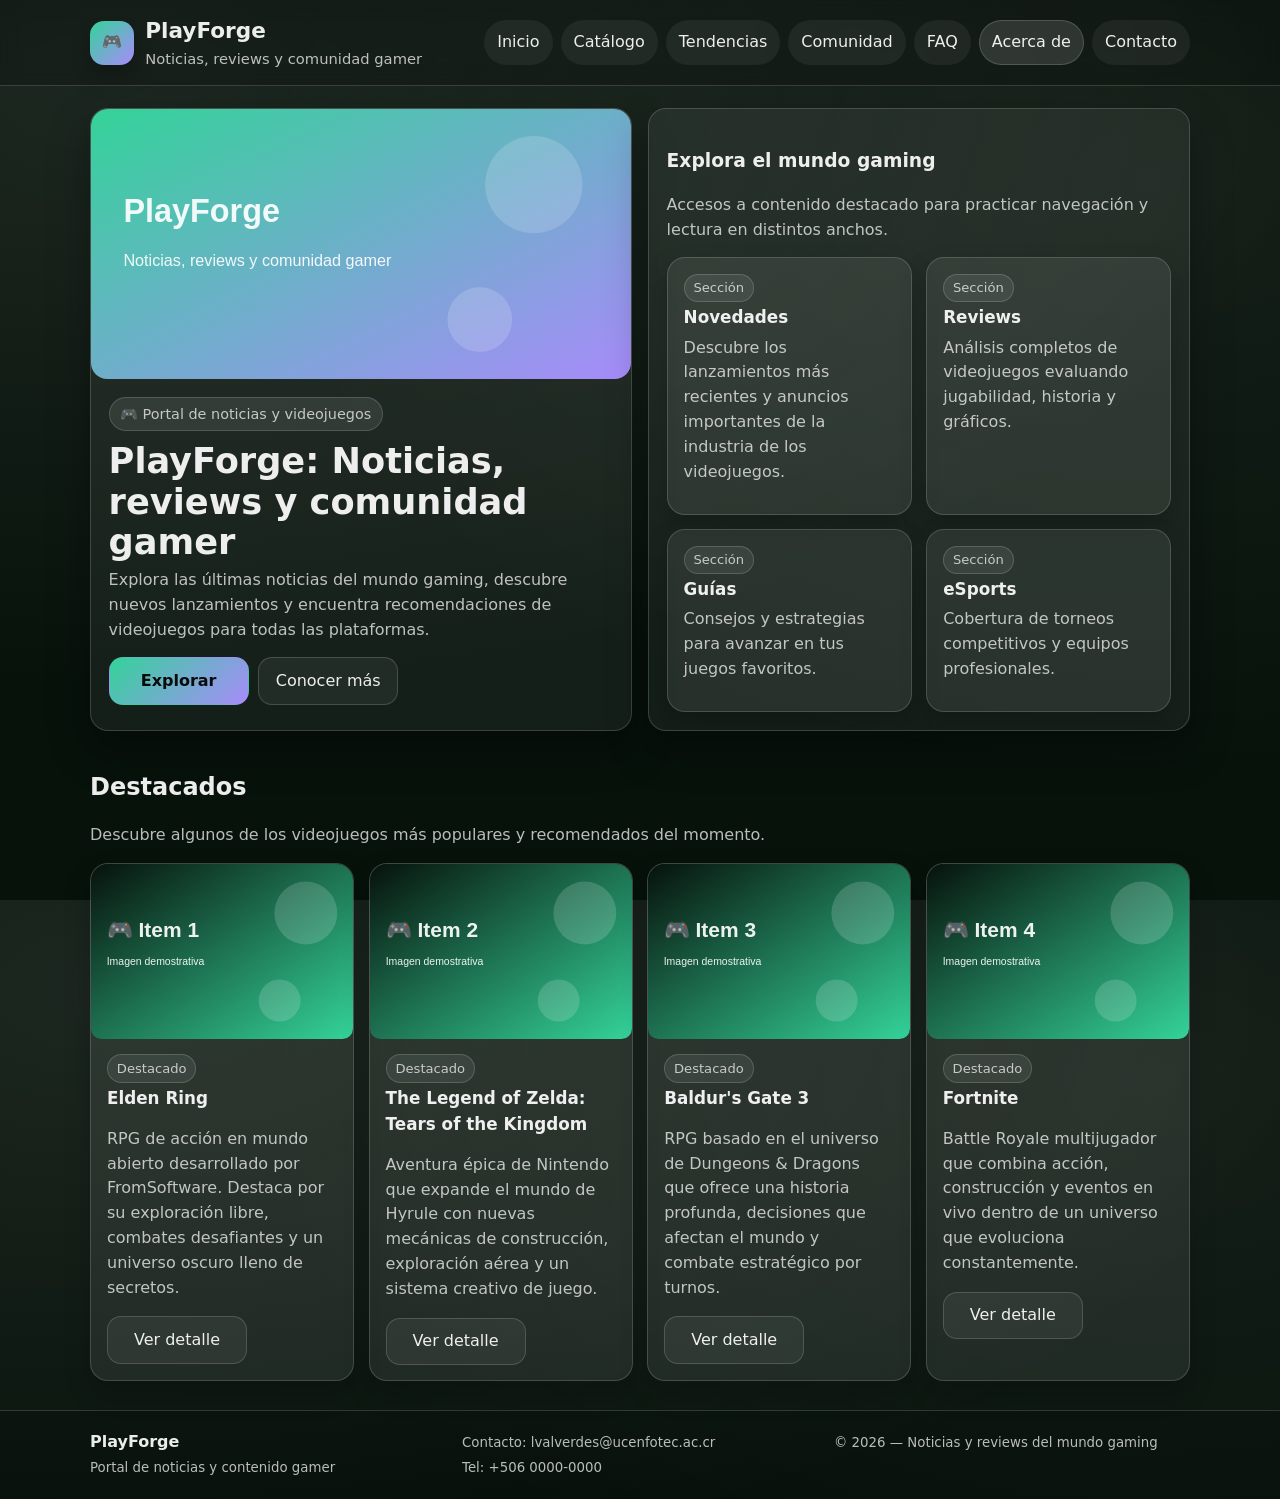
==== index.html @ 69b53af7 "Proyecto PlayForge" ====
<!doctype html>
<html lang="es">
<head>
  <meta charset="utf-8"/>
  <meta name="viewport" content="width=device-width, initial-scale=1"/>
  <title>PlayForge — Inicio</title>
  <link rel="stylesheet" href="css/base.css"/>
  <link rel="stylesheet" href="css/index.css"/>
</head>
<body>
<a class="skip" href="#contenido">Saltar al contenido</a>

<header class="site-header">
  <div class="wrapper header-row">
    <div class="brand">
      <div class="brand-badge" aria-hidden="true">🎮</div>
      <div>
        <h1>PlayForge</h1>
        <p>Noticias, reviews y comunidad gamer</p>
      </div>
    </div>

    <nav class="site-nav" aria-label="Menú principal">
      <ul class="nav-list">
        <li><a href="index.html">Inicio</a></li>
        <li><a href="catalogo.html">Catálogo</a></li>
        <li><a href="tendencias.html">Tendencias</a></li>
        <li><a href="comunidad.html">Comunidad</a></li>
        <li><a href="faq.html">FAQ</a></li>
        <li><a href="acerca.html" aria-current="page">Acerca de</a></li>
        <li><a href="contacto.html">Contacto</a></li>
      </ul>
    </nav>
  </div>
</header>

<main id="contenido">
<section class="hero">
  <div class="wrapper hero-grid">
    <article class="hero-card">
      <img class="fluid" src="assets/hero.svg" alt="Banner PlayForge"/>
      <div class="content">
        <span class="kicker">🎮 Portal de noticias y videojuegos</span>
        <h2>PlayForge: Noticias, reviews y comunidad gamer</h2>
        <p>Explora las últimas noticias del mundo gaming, descubre nuevos lanzamientos y encuentra recomendaciones de videojuegos para todas las plataformas.</p>
        <div class="actions">
          <a class="btn primary" href="catalogo.html">Explorar</a>
          <a class="btn" href="acerca.html">Conocer más</a>
        </div>
      </div>
    </article>
    <aside class="hero-card">
      <div class="content">
        <h3>Explora el mundo gaming</h3>
        <p class="muted">Accesos a contenido destacado para practicar navegación y lectura en distintos anchos.</p>
        <div class="grid"><div class="card"><div class="pad"><span class="badge">Sección</span><h4>Novedades</h4><p class="muted">Descubre los lanzamientos más recientes y anuncios importantes de la industria de los videojuegos.</p></div></div><div class="card"><div class="pad"><span class="badge">Sección</span><h4>Reviews</h4><p class="muted">Análisis completos de videojuegos evaluando jugabilidad, historia y gráficos.</p></div></div><div class="card"><div class="pad"><span class="badge">Sección</span><h4>Guías</h4><p class="muted">Consejos y estrategias para avanzar en tus juegos favoritos.</p></div></div><div class="card"><div class="pad"><span class="badge">Sección</span><h4>eSports</h4><p class="muted">Cobertura de torneos competitivos y equipos profesionales.</p></div></div></div>
      </div>
    </aside>
  </div>
</section><section class="section"><div class="wrapper">
  <h3>Destacados</h3>
  <p class="muted">Descubre algunos de los videojuegos más populares y recomendados del momento.</p>
  <div class="grid">
      <article class="card">
        <img class="fluid" src="assets/thumb1.svg" alt="Elden Ring"/>
        <div class="pad">
          <span class="badge">Destacado</span>
          <h4>Elden Ring</h4>
          <p class="muted">RPG de acción en mundo abierto desarrollado por FromSoftware. Destaca por su exploración libre, combates desafiantes y un universo oscuro lleno de secretos.</p>
          <a class="btn" href="detalle.html">Ver detalle</a>
        </div>
      </article>

      <article class="card">
        <img class="fluid" src="assets/thumb2.svg" alt="The Legend of Zelda: Tears of the Kingdom"/>
        <div class="pad">
          <span class="badge">Destacado</span>
          <h4>The Legend of Zelda: Tears of the Kingdom</h4>
          <p class="muted">Aventura épica de Nintendo que expande el mundo de Hyrule con nuevas mecánicas de construcción, exploración aérea y un sistema creativo de juego.</p>
          <a class="btn" href="detalle.html">Ver detalle</a>
        </div>
      </article>

      <article class="card">
        <img class="fluid" src="assets/thumb3.svg" alt="Baldur's Gate 3"/>
        <div class="pad">
          <span class="badge">Destacado</span>
          <h4>Baldur's Gate 3</h4>
          <p class="muted">RPG basado en el universo de Dungeons & Dragons que ofrece una historia profunda, decisiones que afectan el mundo y combate estratégico por turnos.</p>
          <a class="btn" href="detalle.html">Ver detalle</a>
        </div>
      </article>

      <article class="card">
        <img class="fluid" src="assets/thumb4.svg" alt="Fortnite"/>
        <div class="pad">
          <span class="badge">Destacado</span>
          <h4>Fortnite</h4>
          <p class="muted">Battle Royale multijugador que combina acción, construcción y eventos en vivo dentro de un universo que evoluciona constantemente.</p>
          <a class="btn" href="detalle.html">Ver detalle</a>
        </div>
      </article>
</div>
</div></section>
</main>

<footer class="site-footer">
  <div class="wrapper footer-grid">
    <div>
      <strong>PlayForge</strong><br/>
      <small>Portal de noticias y contenido gamer</small>
    </div>
    <div>
      <small>Contacto: lvalverdes@ucenfotec.ac.cr</small><br/>
      <small>Tel: +506 0000-0000</small>
    </div>
    <div>
      <small>© 2026 — Noticias y reviews del mundo gaming</small>
    </div>
  </div>
</footer>
</body>
</html>
---- css/base.css ----
:root {
  --bg:#07120b; --text:rgba(255,255,255,0.92); --muted:rgba(255,255,255,0.72);
  --accent:#34d399; --accent2:#a78bfa;
  --card:rgba(255,255,255,0.08); --border:rgba(255,255,255,0.16);
  --shadow:0 18px 40px rgba(0,0,0,0.35); --radius:18px;
}
*{box-sizing:border-box} html,body{height:100%}
body{
  margin:0; font-family:system-ui,-apple-system,Segoe UI,Roboto,Arial,sans-serif;
  background: radial-gradient(1200px 600px at 10% 10%, rgba(255,255,255,0.09), transparent),
              radial-gradient(900px 600px at 90% 20%, rgba(255,255,255,0.06), transparent),
              var(--bg);
  color:var(--text); line-height:1.55;
}
a{color:inherit;text-decoration:none} a:hover{text-decoration:underline}
.wrapper{width:min(1100px,92%);margin:0 auto}
.skip{position:absolute;left:-9999px;top:auto}
.skip:focus{left:1rem;top:1rem;padding:.6rem .9rem;background:#fff;color:#111;border-radius:10px;z-index:10}
header.site-header{position:sticky;top:0;backdrop-filter:blur(10px);background:rgba(0,0,0,0.18);border-bottom:1px solid var(--border);z-index:5}
.header-row{display:flex;flex-wrap:wrap;align-items:center;justify-content:space-between;gap:.8rem;padding:.9rem 0}
.brand{display:flex;align-items:center;gap:.7rem;min-width:220px}
.brand-badge{width:44px;height:44px;border-radius:14px;background:linear-gradient(135deg,var(--accent),var(--accent2));display:grid;place-items:center;box-shadow:0 10px 24px rgba(0,0,0,0.25)}
.brand h1{font-size:clamp(1.05rem,2.2vw,1.35rem);margin:0}
.brand p{margin:0;color:var(--muted);font-size:.92rem}
nav.site-nav{flex:1}
.nav-list{display:flex;flex-wrap:wrap;justify-content:flex-end;gap:.5rem;list-style:none;padding:0;margin:0}
.nav-list a{display:inline-block;padding:.55rem .75rem;border-radius:999px;border:1px solid transparent;background:rgba(255,255,255,0.06)}
.nav-list a[aria-current="page"]{background:rgba(255,255,255,0.12);border-color:var(--border)}
.hero{padding:1.4rem 0 1.2rem}
.hero-grid{display:grid;grid-template-columns:repeat(auto-fit,minmax(min(320px,100%),1fr));gap:1rem;align-items:stretch}
.hero-card{background:rgba(255,255,255,0.06);border:1px solid var(--border);border-radius:var(--radius);overflow:hidden;box-shadow:var(--shadow)}
.hero-card .content{padding:1.1rem}
.kicker{display:inline-flex;align-items:center;gap:.5rem;padding:.3rem .65rem;border-radius:999px;background:rgba(255,255,255,0.09);border:1px solid var(--border);font-size:.9rem;color:var(--muted)}
.hero h2{margin:.65rem 0 .35rem;font-size:clamp(1.4rem,3.5vw,2.2rem);line-height:1.15}
.hero p{margin:0 0 .9rem;color:var(--muted)}
.actions{display:flex;flex-wrap:wrap;gap:.6rem}
.btn{display:inline-flex;align-items:center;justify-content:center;padding:.65rem .9rem;border-radius:14px;border:1px solid var(--border);background:rgba(255,255,255,0.06);min-width:140px}
.btn.primary{background:linear-gradient(135deg,var(--accent),var(--accent2));border-color:transparent;color:#0b0b0b;font-weight:700}
img.fluid{max-width:100%;height:auto;display:block}
.section{padding:1.2rem 0 1.8rem}
.section h3{margin:0 0 .65rem;font-size:clamp(1.15rem,2.4vw,1.5rem)}
.muted{color:var(--muted)}
.grid{display:grid;grid-template-columns:repeat(auto-fit,minmax(min(240px,100%),1fr));gap:.9rem}
.card{background:var(--card);border:1px solid var(--border);border-radius:var(--radius);overflow:hidden;box-shadow:0 12px 26px rgba(0,0,0,0.22)}
.card .pad{padding:.95rem 1rem}
.card h4{margin:.1rem 0 .35rem;font-size:1.05rem}
.badge{display:inline-block;font-size:.82rem;padding:.2rem .55rem;border-radius:999px;background:rgba(255,255,255,0.08);border:1px solid var(--border);color:var(--muted)}
.form{display:grid;gap:.75rem} .field{display:grid;gap:.35rem}
label{color:var(--muted);font-size:.95rem}
input,textarea,select{width:100%;padding:.7rem .85rem;border-radius:14px;border:1px solid var(--border);background:rgba(0,0,0,0.18);color:var(--text)}
textarea{min-height:130px;resize:vertical}
footer.site-footer{border-top:1px solid var(--border);background:rgba(0,0,0,0.18);padding:1.2rem 0}
.footer-grid{display:grid;grid-template-columns:repeat(auto-fit,minmax(min(220px,100%),1fr));gap:1rem}
small{color:var(--muted)}
---- css/index.css ----
/* index.html — estilos específicos (sin media queries) */
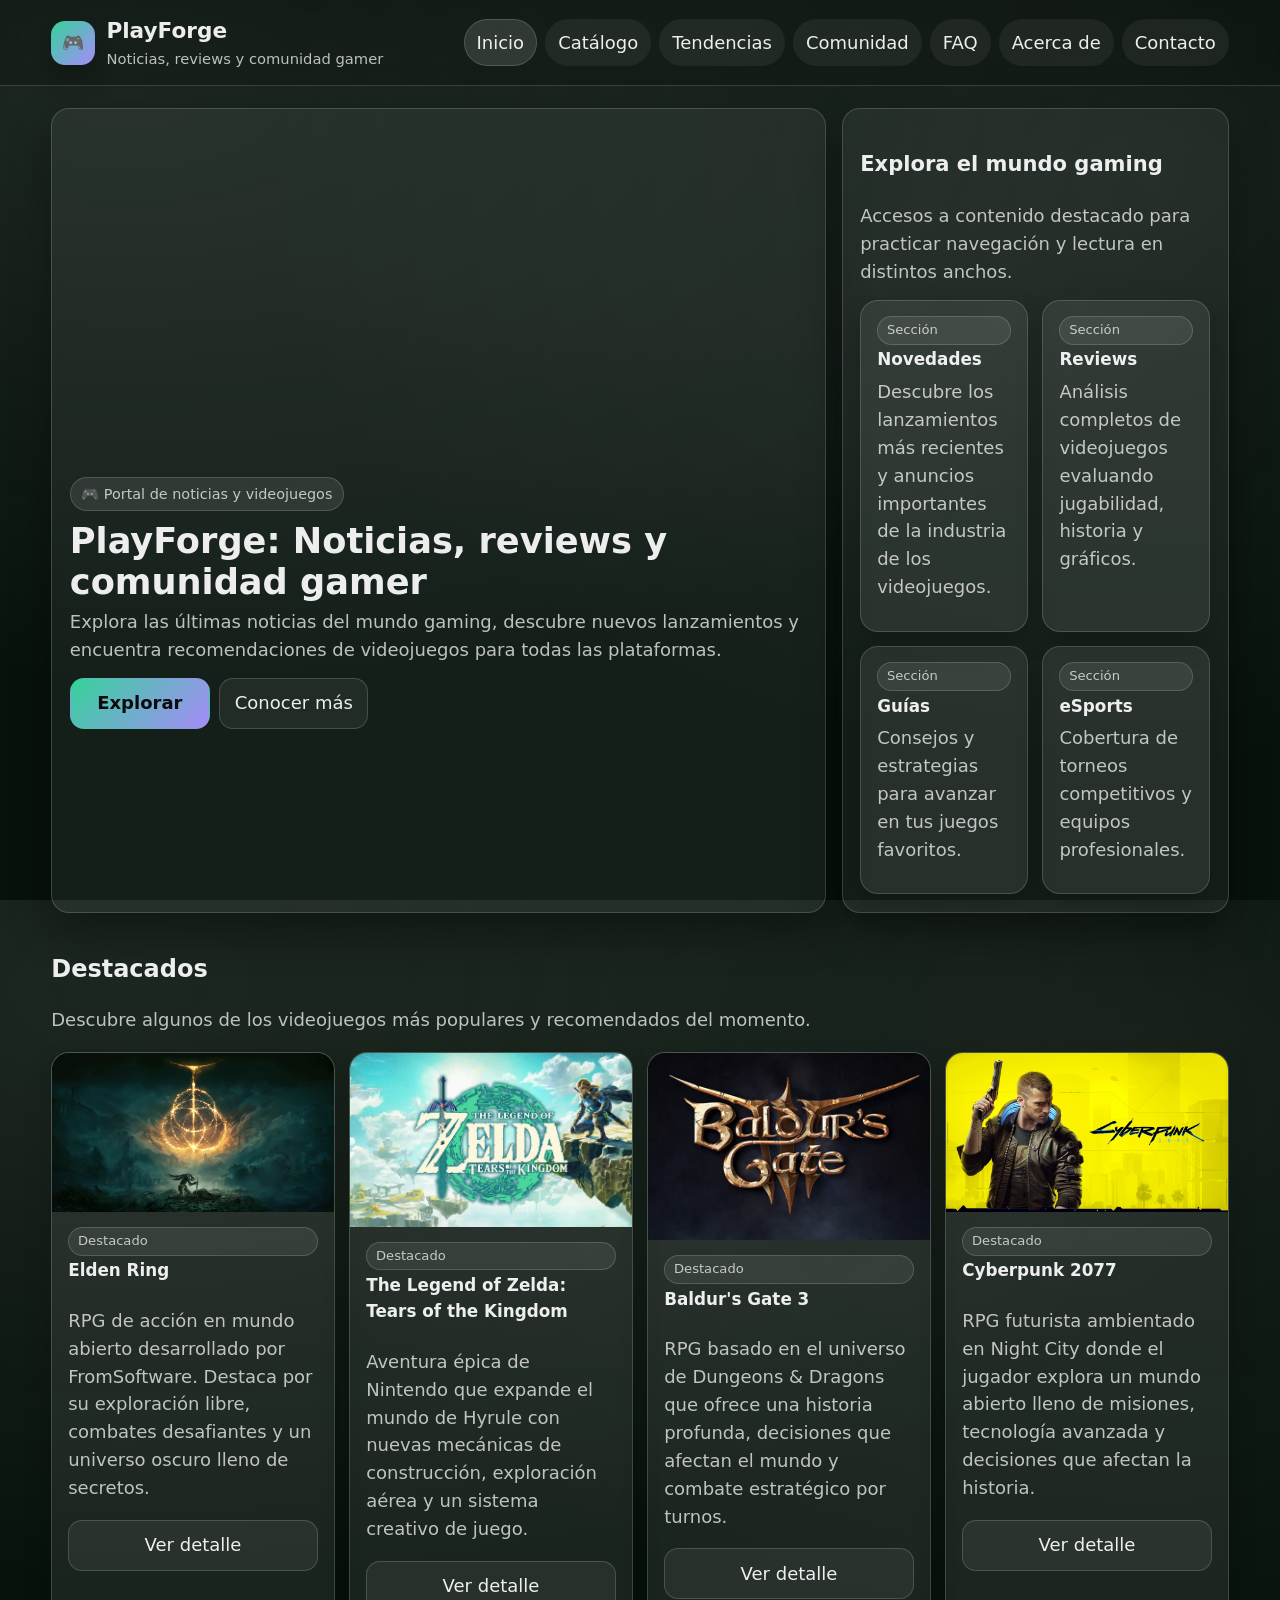
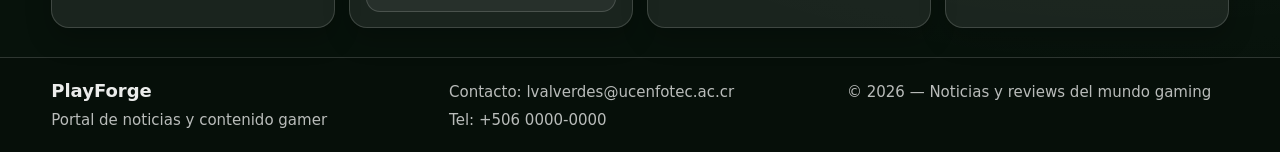
==== commit a69bc48f: "Proyecto PlayForge Final" ====
--- a/index.html
+++ b/index.html
@@ -22,12 +22,12 @@
 
     <nav class="site-nav" aria-label="Menú principal">
       <ul class="nav-list">
-        <li><a href="index.html">Inicio</a></li>
+        <li><a href="index.html" aria-current="page">Inicio</a></li>
         <li><a href="catalogo.html">Catálogo</a></li>
         <li><a href="tendencias.html">Tendencias</a></li>
         <li><a href="comunidad.html">Comunidad</a></li>
         <li><a href="faq.html">FAQ</a></li>
-        <li><a href="acerca.html" aria-current="page">Acerca de</a></li>
+        <li><a href="acerca.html">Acerca de</a></li>
         <li><a href="contacto.html">Contacto</a></li>
       </ul>
     </nav>
@@ -38,7 +38,11 @@
 <section class="hero">
   <div class="wrapper hero-grid">
     <article class="hero-card">
-      <img class="fluid" src="assets/hero.svg" alt="Banner PlayForge"/>
+        <div class="hero-slider">
+          <img src="assets/eldenring.jpg" alt="Elden Ring">
+          <img src="assets/zelda.jpg" alt="Zelda Tears of the Kingdom">
+          <img src="assets/baldurs_gate_final.jpg" alt="Baldur's Gate 3">
+        </div>
       <div class="content">
         <span class="kicker">🎮 Portal de noticias y videojuegos</span>
         <h2>PlayForge: Noticias, reviews y comunidad gamer</h2>
@@ -62,7 +66,7 @@
   <p class="muted">Descubre algunos de los videojuegos más populares y recomendados del momento.</p>
   <div class="grid">
       <article class="card">
-        <img class="fluid" src="assets/thumb1.svg" alt="Elden Ring"/>
+        <img class="fluid" src="assets/eldenring.jpg" alt="Elden Ring"/>
         <div class="pad">
           <span class="badge">Destacado</span>
           <h4>Elden Ring</h4>
@@ -72,7 +76,7 @@
       </article>
 
       <article class="card">
-        <img class="fluid" src="assets/thumb2.svg" alt="The Legend of Zelda: Tears of the Kingdom"/>
+        <img class="fluid" src="assets/zelda.jpg" alt="The Legend of Zelda: Tears of the Kingdom"/>
         <div class="pad">
           <span class="badge">Destacado</span>
           <h4>The Legend of Zelda: Tears of the Kingdom</h4>
@@ -82,7 +86,7 @@
       </article>
 
       <article class="card">
-        <img class="fluid" src="assets/thumb3.svg" alt="Baldur's Gate 3"/>
+        <img class="fluid" src="assets/baldurs_gate_final.jpg" alt="Baldur's Gate 3"/>
         <div class="pad">
           <span class="badge">Destacado</span>
           <h4>Baldur's Gate 3</h4>
@@ -92,11 +96,11 @@
       </article>
 
       <article class="card">
-        <img class="fluid" src="assets/thumb4.svg" alt="Fortnite"/>
+        <img class="fluid" src="assets/cyberpunk2077.jpg" alt="Cyberpunk 2077"/>
         <div class="pad">
           <span class="badge">Destacado</span>
-          <h4>Fortnite</h4>
-          <p class="muted">Battle Royale multijugador que combina acción, construcción y eventos en vivo dentro de un universo que evoluciona constantemente.</p>
+          <h4>Cyberpunk 2077</h4>
+          <p class="muted">RPG futurista ambientado en Night City donde el jugador explora un mundo abierto lleno de misiones, tecnología avanzada y decisiones que afectan la historia.</p>
           <a class="btn" href="detalle.html">Ver detalle</a>
         </div>
       </article>
--- a/css/base.css
+++ b/css/base.css
@@ -28,7 +28,7 @@
 .nav-list a[aria-current="page"]{background:rgba(255,255,255,0.12);border-color:var(--border)}
 .hero{padding:1.4rem 0 1.2rem}
 .hero-grid{display:grid;grid-template-columns:repeat(auto-fit,minmax(min(320px,100%),1fr));gap:1rem;align-items:stretch}
-.hero-card{background:rgba(255,255,255,0.06);border:1px solid var(--border);border-radius:var(--radius);overflow:hidden;box-shadow:var(--shadow)}
+.hero-card{background:rgba(255,255,255,0.06);border:1px solid var(--border);border-radius:var(--radius);box-shadow:var(--shadow)}
 .hero-card .content{padding:1.1rem}
 .kicker{display:inline-flex;align-items:center;gap:.5rem;padding:.3rem .65rem;border-radius:999px;background:rgba(255,255,255,0.09);border:1px solid var(--border);font-size:.9rem;color:var(--muted)}
 .hero h2{margin:.65rem 0 .35rem;font-size:clamp(1.4rem,3.5vw,2.2rem);line-height:1.15}
@@ -41,8 +41,9 @@
 .section h3{margin:0 0 .65rem;font-size:clamp(1.15rem,2.4vw,1.5rem)}
 .muted{color:var(--muted)}
 .grid{display:grid;grid-template-columns:repeat(auto-fit,minmax(min(240px,100%),1fr));gap:.9rem}
+.hero-card .grid{grid-template-columns: repeat(2, 1fr);}
 .card{background:var(--card);border:1px solid var(--border);border-radius:var(--radius);overflow:hidden;box-shadow:0 12px 26px rgba(0,0,0,0.22)}
-.card .pad{padding:.95rem 1rem}
+.card .pad{padding:.95rem 1rem; display:flex;flex-direction:column;height:100%;}
 .card h4{margin:.1rem 0 .35rem;font-size:1.05rem}
 .badge{display:inline-block;font-size:.82rem;padding:.2rem .55rem;border-radius:999px;background:rgba(255,255,255,0.08);border:1px solid var(--border);color:var(--muted)}
 .form{display:grid;gap:.75rem} .field{display:grid;gap:.35rem}
@@ -52,4 +53,117 @@
 footer.site-footer{border-top:1px solid var(--border);background:rgba(0,0,0,0.18);padding:1.2rem 0}
 .footer-grid{display:grid;grid-template-columns:repeat(auto-fit,minmax(min(220px,100%),1fr));gap:1rem}
 small{color:var(--muted)}
+/* ===== TABLET ===== */
+@media (min-width: 600px) {
 
+  .grid {
+    grid-template-columns: repeat(2, 1fr);
+  }
+
+  .hero-grid {
+    grid-template-columns: 2fr 1fr;
+  }
+
+}
+/* ===== DESKTOP ===== */
+@media (min-width: 1024px) {
+
+  .grid {
+    grid-template-columns: repeat(4, 1fr);
+  }
+
+  .wrapper {
+    width: min(1300px, 92%);
+  }
+
+}
+/* ===== TIPOGRAFÍA EN PANTALLAS GRANDES ===== */
+@media (min-width: 1024px) {
+
+  body {
+    font-size: 18px;
+  }
+
+  h1 {
+    font-size: 2.5rem;
+  }
+
+}
+/* ===== OCULTAR ELEMENTOS EN MÓVIL ===== */
+@media (max-width: 599px) {
+
+  .hero-card aside {
+    display: none;
+  }
+}
+/* ===== HERO SLIDER SIN JAVASCRIPT ===== */
+
+.hero-slider{
+  position:relative;
+  width:100%;
+  height:350px;
+  overflow:hidden;
+  border-radius:18px;
+}
+
+.hero-slider img{
+  position:absolute;
+  width:100%;
+  height:100%;
+  object-fit:cover;
+  opacity:0;
+  animation: slider 12s infinite;
+}
+
+/* delay para cada imagen */
+
+.hero-slider img:nth-child(1){
+  animation-delay:0s;
+}
+
+.hero-slider img:nth-child(2){
+  animation-delay:4s;
+}
+
+.hero-slider img:nth-child(3){
+  animation-delay:8s;
+}
+
+@keyframes slider{
+
+  0%{opacity:0}
+  5%{opacity:1}
+  30%{opacity:1}
+  35%{opacity:0}
+  100%{opacity:0}
+
+}
+@media (hover: hover) {
+
+  .btn:hover{
+    background-color: #34d399;
+    color:#000;
+  }
+
+}
+@media (pointer: coarse) {
+  button {
+    padding: 1rem;
+  }
+}
+@media (prefers-reduced-motion: reduce) {
+  * {
+    animation: none;
+    transition: none;
+  }
+}
+@media (min-height: 700px) {
+  body {
+    font-size: 18px;
+  }
+}
+@media (aspect-ratio: 16/9) {
+  body {
+    background-color: black;
+  }
+}
